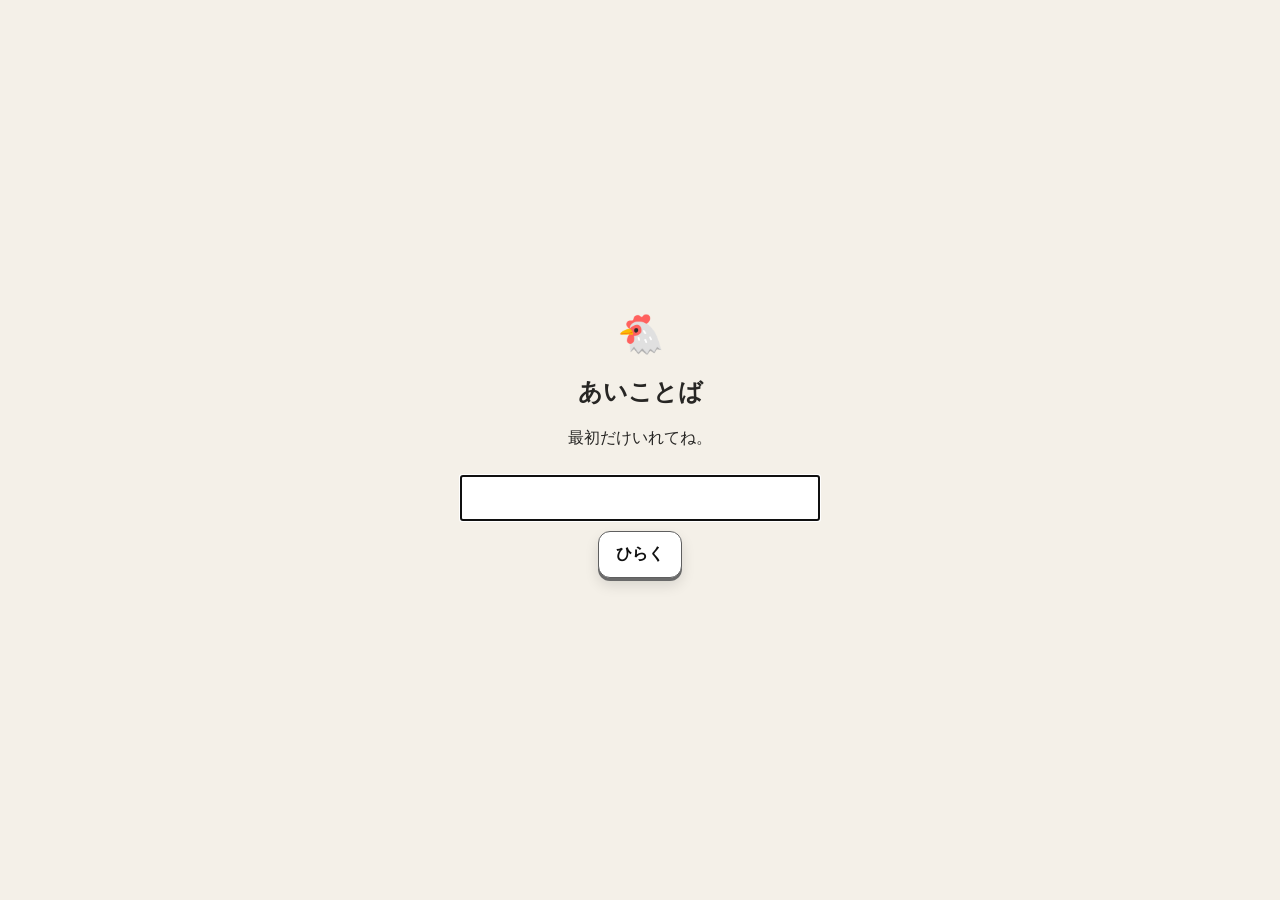
==== index.html @ 6046fbfa "Add files via upload" ====
<!doctype html>
<html lang="ja">
<head>
  <meta charset="utf-8">
  <meta name="viewport" content="width=device-width, initial-scale=1, maximum-scale=1, user-scalable=no, viewport-fit=cover">
  <meta name="robots" content="noindex,nofollow,noarchive">
  <meta name="theme-color" content="#f4f0e8">
  <title>もっち側にきいてみる</title>
  <link rel="stylesheet" href="./styles.css?v=20260923-2345">
  <link rel="stylesheet" href="./login-fix.css?v=20260926-0140">
</head>
<body>
  <main class="shell">
    <div id="utilityBar" class="utility-bar" hidden>
      <span class="app-version">ver 1.0.7.2.1 <span class="version-sep">·</span> updated 2026.09.26</span>
      <button id="lockButton" class="lock-link" type="button">鍵をかける</button>
    </div>

    <section class="card">
      <header class="app-header">
        <div class="eyebrow">MOTCHI’s AI</div>
        <h1>もっちのAIと話してみる</h1>
        <p class="lead">
          洋輔さん側で共有されている情報をもとに答えます。<br>
          本人の発言とAIの見立ては、なるべく分けて扱います。
        </p>
      </header>

      <div id="chat" class="chat" aria-live="polite">
        <div class="message ai">
          <div class="bubble">美砂さん、なんでも聞いてください。</div>
        </div>
      </div>

      <form id="askForm" class="composer">
        <textarea
          id="question"
          rows="3"
          maxlength="2000"
          placeholder="たとえば『洋輔さんって◯◯の時なんて言ってた？』"
        ></textarea>
        <div class="composer-foot">
          <span id="remaining" class="remaining">1日20回まで</span>
          <button id="sendButton" type="submit">送信する</button>
        </div>
      </form>
    </section>
  </main>

  <div id="login" class="login" hidden>
    <div class="login-box">
      <div class="bird">🐔</div>
      <h2>あいことば</h2>
      <p>最初だけいれてね。</p>
      <input
        id="passphrase"
        type="password"
        autocomplete="current-password"
        enterkeyhint="go"
      >
      <button id="loginButton" type="button">ひらく</button>
      <div id="loginError" class="error"></div>
    </div>
  </div>

  <script src="./config.js?v=20260923-2345"></script>
  <script src="./app.js?v=20260926-0120"></script>
</body>
</html>
---- styles.css ----
body{margin:0;min-height:100svh;padding:22px;background:#f4f0e8;color:#272624;font-family:-apple-system,BlinkMacSystemFont,"Hiragino Sans","Yu Gothic",sans-serif}.shell{width:min(100%,520px);margin:auto}.card{background:#fffdf8;border:1px solid #e6dfd4;border-radius:28px;padding:28px 22px;box-shadow:0 18px 50px rgba(45,39,31,.08)}.eyebrow{font-size:11px;letter-spacing:.14em;color:#8a847c}.lead,.notice{color:#8a847c;font-size:13px;line-height:1.8}.chat{margin:28px 0 18px;min-height:250px;max-height:52svh;overflow:auto;display:flex;flex-direction:column;gap:10px}.message{display:flex}.message.user{justify-content:flex-end}.bubble{max-width:86%;padding:12px 14px;border-radius:17px;background:#292826;color:#fffdf8;white-space:pre-wrap;line-height:1.7}.message.user .bubble{background:#e9e2d7;color:#272624}.composer{border-top:1px solid #e6dfd4;padding-top:16px}textarea{width:100%;box-sizing:border-box;padding:13px;border:1px solid #e6dfd4;border-radius:15px}.composer-foot{display:flex;justify-content:space-between;align-items:center;margin-top:10px}button{border:0;border-radius:14px;padding:12px 17px;background:#272624;color:#fff;transition:opacity .15s ease,transform .15s ease}button:not(:disabled):active{transform:scale(.98)}button:disabled{opacity:.55;cursor:wait}.login{position:fixed;inset:0;display:grid;place-items:center;background:rgba(244,240,232,.97)}.login[hidden]{display:none}.login-box{width:min(90%,360px);text-align:center}.login-box input[type=password]{width:100%;box-sizing:border-box;padding:12px;margin:10px 0}.bird{font-size:38px}.error{margin-top:10px;font-size:13px;color:#8a3b31;line-height:1.6}
#loginButton,#sendButton{font-size:20px}
body > main.shell ~ main.shell{display:none!important}
main.shell > .card ~ .card{display:none!important}
html{-webkit-text-size-adjust:100%;text-size-adjust:100%;overscroll-behavior-y:none}
body{box-sizing:border-box;min-height:100dvh;padding-bottom:calc(170px + env(safe-area-inset-bottom));overflow-x:hidden}
*,*::before,*::after{box-sizing:border-box}
.app-header{position:static!important;top:auto!important;z-index:auto!important}
.chat{max-height:none!important;min-height:250px;overflow:visible!important;overscroll-behavior:auto;padding-bottom:18px}
textarea,.login-box input[type=password]{font-size:16px!important}
.composer{position:fixed;z-index:30;left:50%;bottom:0;transform:translateX(-50%);width:min(calc(100% - 44px),520px);margin:0;padding:16px 22px calc(16px + env(safe-area-inset-bottom));background:#fffdf8;border:1px solid #e6dfd4;border-bottom:0;border-radius:22px 22px 0 0;box-shadow:0 -14px 35px rgba(45,39,31,.08)}
.composer textarea{display:block;resize:none}
.card{padding-bottom:34px}
@media (max-width:560px){body{padding:12px 12px calc(170px + env(safe-area-inset-bottom))}.shell{width:100%}.card{border-radius:24px;padding:24px 18px 34px}.composer{width:100%;padding:14px 18px calc(14px + env(safe-area-inset-bottom));border-left:0;border-right:0;border-radius:18px 18px 0 0}}
---- login-fix.css ----
/* Production login overlay + lock link */
.login{
  z-index:1000 !important;
  background:#f4f0e8 !important;
}

.login-box{
  position:relative;
  z-index:1;
}

body:has(.login:not([hidden])){
  overflow:hidden;
}

.utility-bar{
  display:flex;
  justify-content:space-between;
  align-items:center;
  gap:16px;
  margin:0 4px 10px;
}

.app-version{
  color:#8a847c;
  font-size:11px;
  line-height:1.4;
  letter-spacing:.02em;
}

.utility-bar[hidden]{
  display:none !important;
}

.lock-link{
  appearance:none;
  -webkit-appearance:none;
  border:0;
  border-radius:0;
  padding:0;
  background:transparent;
  color:#5f5b55;
  font:inherit;
  font-size:12px;
  line-height:1.4;
  text-decoration:underline;
  text-underline-offset:3px;
  cursor:pointer;
}

.lock-link:hover{
  color:#272624;
}

.lock-link:focus-visible{
  outline:2px solid #272624;
  outline-offset:4px;
}

@media (max-width:560px){
  .utility-bar{
    margin:0 6px 8px;
  }
}

.version-sep{
  margin:0 .35em;
  opacity:.55;
}


/* v1.0.1: message avatars / timestamps / tactile buttons */

/* Keep form controls at 16px to prevent iOS Safari focus zoom. */
textarea,
.login-box input[type=password],
#loginButton,
#sendButton{
  font-size:16px !important;
}

/* Primary action buttons: light, outlined, tactile. */
#loginButton,
#sendButton{
  appearance:none;
  -webkit-appearance:none;
  background:#fff !important;
  color:#111 !important;
  border:1.5px solid #5f5f5f !important;
  border-radius:12px;
  box-shadow:
    0 3px 0 #6a6a6a,
    0 7px 14px rgba(0,0,0,.12);
  font-weight:600;
  cursor:pointer;
  transform:translateY(0);
  transition:
    transform .12s ease,
    box-shadow .12s ease,
    background .12s ease;
}

#loginButton:hover,
#sendButton:hover{
  background:#fafafa !important;
  transform:translateY(2px);
  box-shadow:
    0 1px 0 #6a6a6a,
    0 4px 8px rgba(0,0,0,.10);
}

#loginButton:active,
#sendButton:active{
  transform:translateY(3px);
  box-shadow:
    0 0 0 #6a6a6a,
    0 2px 5px rgba(0,0,0,.08);
}

#loginButton:focus-visible,
#sendButton:focus-visible{
  outline:2px solid #272624;
  outline-offset:3px;
}

#loginButton:disabled,
#sendButton:disabled{
  opacity:.55;
  cursor:wait;
  transform:none;
  box-shadow:
    0 2px 0 #8a8a8a,
    0 4px 8px rgba(0,0,0,.08);
}

/* Message layout with small circular identity icons. */
.message{
  align-items:flex-start;
  gap:8px;
}

.message.user{
  justify-content:flex-end;
}

.message-body{
  display:flex;
  flex-direction:column;
  max-width:calc(86% - 41px);
}

.message.user .message-body{
  align-items:flex-end;
}

.message.ai .message-body{
  align-items:flex-start;
}

.message-avatar{
  width:33px;
  height:33px;
  flex:0 0 33px;
  border-radius:50%;
  object-fit:cover;
  display:block;
  border:1px solid rgba(39,38,36,.16);
  background:#fff;
}

.message-meta{
  margin-top:4px;
  font-size:10px;
  line-height:1.3;
  color:#777;
  white-space:nowrap;
}

.message.ai .message-meta{
  text-align:left;
  align-self:flex-start;
}

.message.user .message-meta{
  text-align:right;
  align-self:flex-end;
}

/* Let the bubble use the message-body width instead of double-limiting it. */
.message .bubble{
  max-width:100%;
}

@media (hover:none){
  #loginButton:hover,
  #sendButton:hover{
    transform:translateY(0);
    box-shadow:
      0 3px 0 #6a6a6a,
      0 7px 14px rgba(0,0,0,.12);
  }

  #loginButton:active,
  #sendButton:active{
    transform:translateY(3px);
    box-shadow:
      0 0 0 #6a6a6a,
      0 2px 5px rgba(0,0,0,.08);
  }
}


.message.ai .message-avatar{
  width:28px;
  height:28px;
  flex:0 0 28px;
}


/* Animated ellipsis for thinking / receiving states. */
.loading-dots{
  display:inline-flex;
  width:1.05em;
  margin-left:.08em;
  justify-content:space-between;
  vertical-align:baseline;
}

.loading-dots > span{
  display:inline-block;
  animation:motchi-dot 1.05s infinite ease-in-out;
  opacity:.28;
  transform:translateY(0);
}

.loading-dots > span:nth-child(2){animation-delay:.14s}
.loading-dots > span:nth-child(3){animation-delay:.28s}

@keyframes motchi-dot{
  0%,60%,100%{
    opacity:.28;
    transform:translateY(0);
  }
  30%{
    opacity:1;
    transform:translateY(-.12em);
  }
}

@media (prefers-reduced-motion:reduce){
  .loading-dots > span{
    animation:none;
    opacity:.75;
    transform:none;
  }
}


/* v17.1: message long-press copy */
.bubble{
  -webkit-touch-callout:none;
}
.copy-toast{
  position:fixed;
  left:50%;
  bottom:max(24px, calc(env(safe-area-inset-bottom) + 18px));
  transform:translate(-50%,10px);
  z-index:2000;
  padding:9px 13px;
  border-radius:999px;
  background:rgba(36,36,34,.92);
  color:#fff;
  font-size:13px;
  line-height:1.2;
  opacity:0;
  pointer-events:none;
  transition:opacity .16s ease, transform .16s ease;
  white-space:nowrap;
}
.copy-toast.show{
  opacity:1;
  transform:translate(-50%,0);
}
@media (prefers-reduced-motion:reduce){
  .copy-toast{transition:none}
}


/* v17.1.1: long-press copy feedback */
.bubble.copy-armed{
  transform:scale(.995);
  opacity:.94;
}


/* v17.2.1: wider message bubbles for mobile readability */
.message{
  width:100%;
}

.message-body{
  flex:1 1 0;
  min-width:0;
  width:auto;
  max-width:none;
}

.message .bubble{
  width:100%;
  max-width:none;
  box-sizing:border-box;
  font-size:15px;
  line-height:1.7;
}

/* Keep timestamps aligned with the full-width bubble. */
.message.ai .message-meta{
  align-self:flex-start;
}

.message.user .message-meta{
  align-self:flex-end;
}
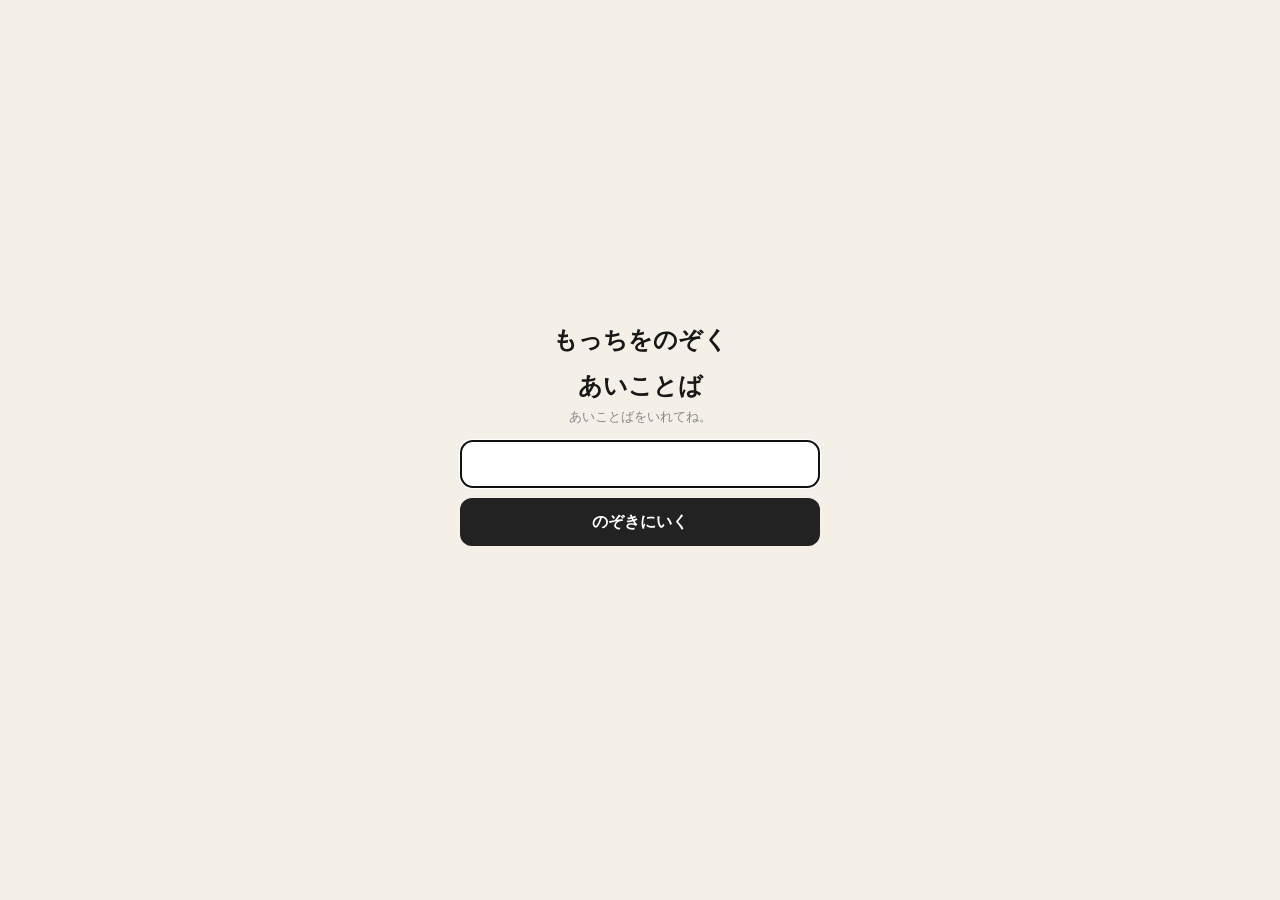
==== commit 83c366bb: "Add files via upload" ====
--- a/index.html
+++ b/index.html
@@ -4,66 +4,148 @@
   <meta charset="utf-8">
   <meta name="viewport" content="width=device-width, initial-scale=1, maximum-scale=1, user-scalable=no, viewport-fit=cover">
   <meta name="robots" content="noindex,nofollow,noarchive">
-  <meta name="theme-color" content="#f4f0e8">
-  <title>もっち側にきいてみる</title>
-  <link rel="stylesheet" href="./styles.css?v=20260923-2345">
-  <link rel="stylesheet" href="./login-fix.css?v=20260926-0140">
+  <meta name="theme-color" content="#fbfaf7">
+  <title>もっちをのぞく</title>
+  <link rel="stylesheet" href="./styles.css?v=20260927-0616">
 </head>
 <body>
-  <main class="shell">
-    <div id="utilityBar" class="utility-bar" hidden>
-      <span class="app-version">ver 1.0.7.2.1 <span class="version-sep">·</span> updated 2026.09.26</span>
-      <button id="lockButton" class="lock-link" type="button">鍵をかける</button>
-    </div>
+  <main id="app" class="app-shell" hidden>
+    <header id="v2Header" class="v2-header">
+      <div class="header-row">
+        <button id="titleButton" class="site-title" type="button" aria-label="現在の会話へ戻る">もっちをのぞく</button>
+        <div class="search-field" role="search" aria-label="会話を検索">
+          <svg viewBox="0 0 24 24" aria-hidden="true"><path d="m21 21-4.3-4.3m2.3-5.2a7.5 7.5 0 1 1-15 0 7.5 7.5 0 0 1 15 0Z"/></svg>
+          <input id="searchInput" type="text" inputmode="search" enterkeyhint="done" autocomplete="off" autocorrect="off" autocapitalize="off" spellcheck="false" placeholder="検索">
+        </div>
+        <button id="archiveButton" class="icon-button" type="button" aria-label="アーカイブ">
+          <svg viewBox="0 0 24 24" aria-hidden="true"><path d="M3.5 6h6l2 2h9v10h-17z"/></svg>
+        </button>
+        <button id="adminButton" class="admin-button" type="button" hidden aria-hidden="true">ADMIN</button>
+      </div>
+      <div class="header-meta">ver 2.1.17 · updated 2026/09/27</div>
+    </header>
 
-    <section class="card">
-      <header class="app-header">
-        <div class="eyebrow">MOTCHI’s AI</div>
-        <h1>もっちのAIと話してみる</h1>
-        <p class="lead">
-          洋輔さん側で共有されている情報をもとに答えます。<br>
-          本人の発言とAIの見立ては、なるべく分けて扱います。
-        </p>
-      </header>
+    <section id="chatView" class="view chat-view">
+      <div id="chat" class="chat" aria-live="polite"></div>
+      <button id="jumpLatestButton" class="jump-latest" type="button" aria-label="最新のメッセージへ" title="最新のメッセージへ" hidden>
+        <svg viewBox="0 0 24 24" aria-hidden="true"><path d="m6.5 9 5.5 5.5L17.5 9"/></svg>
+      </button>
+      <form id="askForm" class="composer">
+        <textarea id="question" rows="1" maxlength="2000" placeholder="のぞきたいことを書いてください" enterkeyhint="send"></textarea>
+        <button id="sendButton" class="send-button" type="submit" aria-label="送信">
+          <svg viewBox="0 0 24 24" aria-hidden="true"><path d="m4 12 16-8-5 16-3-6-8-2Zm8 2 8-10"/></svg>
+        </button>
+      </form>
+    </section>
 
-      <div id="chat" class="chat" aria-live="polite">
-        <div class="message ai">
-          <div class="bubble">美砂さん、なんでも聞いてください。</div>
-        </div>
+    <section id="searchView" class="view search-view" hidden>
+      <div id="searchSummary" class="view-intro">現在の会話と、過去の思い出を横断して検索します。</div>
+      <div id="searchResults" class="search-results"></div>
+    </section>
+
+    <section id="archiveListView" class="view archive-list-view" hidden>
+      <div class="view-heading">
+        <h1>アーカイブ</h1>
+        <p>いままでのぞき見した記録</p>
       </div>
+      <div id="archiveCards" class="archive-cards"></div>
+      <div class="archive-list-return-wrap">
+        <button id="returnCurrentFromListButton" class="return-current" type="button">最新版に戻る</button>
+      </div>
+    </section>
 
-      <form id="askForm" class="composer">
-        <textarea
-          id="question"
-          rows="3"
-          maxlength="2000"
-          placeholder="たとえば『洋輔さんって◯◯の時なんて言ってた？』"
-        ></textarea>
-        <div class="composer-foot">
-          <span id="remaining" class="remaining">1日20回まで</span>
-          <button id="sendButton" type="submit">送信する</button>
-        </div>
-      </form>
+    <section id="archiveView" class="archive-view" hidden>
+      <div class="legacy-page">
+        <section class="legacy-card">
+          <header class="legacy-header">
+            <div class="legacy-eyebrow">MOTCHI’s AI</div>
+            <h1>もっちのAIと話してみる</h1>
+            <p>洋輔さん側で共有されている情報をもとに答えます。<br>本人の発言とAIの見立ては、なるべく分けて扱います。</p>
+          </header>
+          <div id="archiveChat" class="legacy-chat"></div>
+        </section>
+      </div>
+      <div class="archive-return-wrap">
+        <button id="returnCurrentButton" class="return-current" type="button">最新版に戻る</button>
+      </div>
     </section>
   </main>
 
+  <div id="adminBackdrop" class="sheet-backdrop" hidden>
+    <section class="bottom-sheet" role="dialog" aria-modal="true" aria-labelledby="adminTitle">
+      <div class="sheet-handle"></div>
+      <div class="sheet-head">
+        <h2 id="adminTitle">Adminパネル</h2>
+        <button id="adminClose" class="sheet-close" type="button" aria-label="閉じる">×</button>
+      </div>
+      <div class="admin-group">
+        <div class="admin-label">テストモデル</div>
+        <div class="segmented" role="group" aria-label="テストモデル">
+          <button id="modelLuna" type="button" data-model="luna">Luna</button>
+          <button id="modelTerra" type="button" data-model="terra">Terra</button>
+        </div>
+      </div>
+      <div class="admin-row"><span>最終同期</span><strong id="lastSync">—</strong></div>
+      <div class="admin-group usage-group">
+        <div class="admin-row"><span>本番の残り回数</span><strong><span id="productionRemaining">—</span> 回</strong></div>
+        <div class="counter-row">
+          <button id="remainingMinus" type="button" aria-label="1減らす">−</button>
+          <input id="remainingInput" type="number" min="0" max="20" step="1" inputmode="numeric">
+          <button id="remainingPlus" type="button" aria-label="1増やす">＋</button>
+          <button id="remainingSave" class="primary-small" type="button">保存</button>
+        </div>
+      </div>
+      <div class="admin-actions">
+        <button id="clearButton" type="button">テスト会話をクリア</button>
+        <button id="lockButton" type="button">鍵をかける</button>
+      </div>
+    </section>
+  </div>
+
+  <div id="messageMenuBackdrop" class="sheet-backdrop context-backdrop" hidden>
+    <section class="context-sheet" role="dialog" aria-modal="true" aria-label="メッセージ操作">
+      <button id="copyAction" type="button"><span>コピー</span></button>
+      <button id="shareAction" type="button"><span>スクショ</span></button>
+      <button id="detailAction" type="button" hidden><span>返答詳細</span></button>
+      <button id="menuCancel" class="cancel-action" type="button"><span>キャンセル</span></button>
+    </section>
+  </div>
+
+  <div id="detailBackdrop" class="sheet-backdrop" hidden>
+    <section class="bottom-sheet detail-sheet" role="dialog" aria-modal="true" aria-labelledby="detailTitle">
+      <div class="sheet-handle"></div>
+      <div class="sheet-head">
+        <h2 id="detailTitle">この返答の詳細</h2>
+        <button id="detailClose" class="sheet-close" type="button" aria-label="閉じる">×</button>
+      </div>
+      <dl id="detailMeta" class="detail-meta"></dl>
+      <button id="detailAnswerCopyButton" class="admin-button" type="button">回答本文をコピー</button>
+      <button id="detailCopyButton" class="admin-button" type="button">返答詳細をコピー</button>
+      <div class="detail-block">
+        <h3>検索・取得情報</h3>
+        <pre id="detailDiagnostic">現行APIから詳細情報が返った場合、ここに表示します。</pre>
+      </div>
+      <div class="detail-block">
+        <h3>リクエスト</h3>
+        <pre id="detailRequest"></pre>
+      </div>
+    </section>
+  </div>
+
   <div id="login" class="login" hidden>
     <div class="login-box">
-      <div class="bird">🐔</div>
+      <div class="login-mark">もっちをのぞく</div>
       <h2>あいことば</h2>
-      <p>最初だけいれてね。</p>
-      <input
-        id="passphrase"
-        type="password"
-        autocomplete="current-password"
-        enterkeyhint="go"
-      >
-      <button id="loginButton" type="button">ひらく</button>
+      <p>あいことばをいれてね。</p>
+      <input id="passphrase" type="password" autocomplete="current-password" enterkeyhint="go">
+      <button id="loginButton" type="button">のぞきにいく</button>
       <div id="loginError" class="error"></div>
     </div>
   </div>
 
+  <div id="toast" class="toast" role="status" aria-live="polite"></div>
+
   <script src="./config.js?v=20260923-2345"></script>
-  <script src="./app.js?v=20260926-0120"></script>
+  <script src="./app.js?v=20260927-0616"></script>
 </body>
 </html>
--- a/styles.css
+++ b/styles.css
@@ -1,14 +1,158 @@
-body{margin:0;min-height:100svh;padding:22px;background:#f4f0e8;color:#272624;font-family:-apple-system,BlinkMacSystemFont,"Hiragino Sans","Yu Gothic",sans-serif}.shell{width:min(100%,520px);margin:auto}.card{background:#fffdf8;border:1px solid #e6dfd4;border-radius:28px;padding:28px 22px;box-shadow:0 18px 50px rgba(45,39,31,.08)}.eyebrow{font-size:11px;letter-spacing:.14em;color:#8a847c}.lead,.notice{color:#8a847c;font-size:13px;line-height:1.8}.chat{margin:28px 0 18px;min-height:250px;max-height:52svh;overflow:auto;display:flex;flex-direction:column;gap:10px}.message{display:flex}.message.user{justify-content:flex-end}.bubble{max-width:86%;padding:12px 14px;border-radius:17px;background:#292826;color:#fffdf8;white-space:pre-wrap;line-height:1.7}.message.user .bubble{background:#e9e2d7;color:#272624}.composer{border-top:1px solid #e6dfd4;padding-top:16px}textarea{width:100%;box-sizing:border-box;padding:13px;border:1px solid #e6dfd4;border-radius:15px}.composer-foot{display:flex;justify-content:space-between;align-items:center;margin-top:10px}button{border:0;border-radius:14px;padding:12px 17px;background:#272624;color:#fff;transition:opacity .15s ease,transform .15s ease}button:not(:disabled):active{transform:scale(.98)}button:disabled{opacity:.55;cursor:wait}.login{position:fixed;inset:0;display:grid;place-items:center;background:rgba(244,240,232,.97)}.login[hidden]{display:none}.login-box{width:min(90%,360px);text-align:center}.login-box input[type=password]{width:100%;box-sizing:border-box;padding:12px;margin:10px 0}.bird{font-size:38px}.error{margin-top:10px;font-size:13px;color:#8a3b31;line-height:1.6}
-#loginButton,#sendButton{font-size:20px}
-body > main.shell ~ main.shell{display:none!important}
-main.shell > .card ~ .card{display:none!important}
-html{-webkit-text-size-adjust:100%;text-size-adjust:100%;overscroll-behavior-y:none}
-body{box-sizing:border-box;min-height:100dvh;padding-bottom:calc(170px + env(safe-area-inset-bottom));overflow-x:hidden}
-*,*::before,*::after{box-sizing:border-box}
-.app-header{position:static!important;top:auto!important;z-index:auto!important}
-.chat{max-height:none!important;min-height:250px;overflow:visible!important;overscroll-behavior:auto;padding-bottom:18px}
-textarea,.login-box input[type=password]{font-size:16px!important}
-.composer{position:fixed;z-index:30;left:50%;bottom:0;transform:translateX(-50%);width:min(calc(100% - 44px),520px);margin:0;padding:16px 22px calc(16px + env(safe-area-inset-bottom));background:#fffdf8;border:1px solid #e6dfd4;border-bottom:0;border-radius:22px 22px 0 0;box-shadow:0 -14px 35px rgba(45,39,31,.08)}
-.composer textarea{display:block;resize:none}
-.card{padding-bottom:34px}
-@media (max-width:560px){body{padding:12px 12px calc(170px + env(safe-area-inset-bottom))}.shell{width:100%}.card{border-radius:24px;padding:24px 18px 34px}.composer{width:100%;padding:14px 18px calc(14px + env(safe-area-inset-bottom));border-left:0;border-right:0;border-radius:18px 18px 0 0}}
+:root{
+  --bg:#fbfaf7;
+  --paper:#fff;
+  --text:#181818;
+  --muted:#8a8a86;
+  --line:#ece9e3;
+  --user:#dff0ff;
+  --ai:#fff;
+  --archive:#effcf7;
+  --accent:#0a84ff;
+  --dark:#202124;
+  --safe-bottom:env(safe-area-inset-bottom,0px);
+}
+*{box-sizing:border-box}
+html{-webkit-text-size-adjust:100%;text-size-adjust:100%;background:var(--bg)}
+body{margin:0;background:var(--bg);color:var(--text);font-family:-apple-system,BlinkMacSystemFont,"Hiragino Sans","Yu Gothic",sans-serif;min-height:100dvh;overflow-x:hidden}
+button,input,textarea{font:inherit}
+button{cursor:pointer}
+[hidden]{display:none!important}
+.app-shell{width:min(100%,540px);margin:0 auto;min-height:100dvh;background:var(--paper)}
+.v2-header{position:sticky;top:0;z-index:30;background:rgba(255,255,255,.96);backdrop-filter:saturate(160%) blur(14px);border-bottom:1px solid var(--line);padding:max(10px,env(safe-area-inset-top)) 12px 10px}
+.header-row{display:grid;grid-template-columns:auto minmax(88px,1fr) 38px auto;align-items:center;gap:8px}
+.site-title{appearance:none;border:0;background:none;padding:0;color:var(--text);font-weight:800;font-size:16px;white-space:nowrap}
+.search-field{height:38px;border:1px solid #e4e4e1;border-radius:19px;background:#f7f7f5;display:flex;align-items:center;gap:7px;padding:0 11px;min-width:0}
+.search-field svg{width:16px;height:16px;fill:none;stroke:#777;stroke-width:1.8;flex:0 0 auto}
+.search-field input{width:100%;min-width:0;border:0;outline:0;background:transparent;font-size:16px;color:var(--text);padding:0}
+.search-field input::placeholder{color:#aaa}
+.icon-button,.admin-button{height:36px;border:1px solid #dcdcd8;background:#fff;color:#222;border-radius:10px;display:grid;place-items:center;padding:0}
+.icon-button{width:38px}
+.icon-button svg{width:20px;height:20px;fill:none;stroke:currentColor;stroke-width:1.8}
+.admin-button{padding:0 9px;font-size:11px;font-weight:700;letter-spacing:.02em}
+.view{min-height:calc(100dvh - 60px)}
+.chat-view{padding:18px 14px calc(92px + var(--safe-bottom))}
+.chat{display:flex;flex-direction:column;gap:14px}
+.message{display:flex;width:100%;gap:8px;align-items:flex-start;scroll-margin-top:82px}
+.message.user{justify-content:flex-end}
+.message-avatar{width:24px;height:24px;border-radius:50%;object-fit:cover;flex:0 0 24px;background:#fff;border:1px solid rgba(0,0,0,.08)}
+.message-body{min-width:0;display:flex;flex-direction:column;flex:1 1 0;max-width:calc(100% - 32px)}
+.message.user .message-body{align-items:flex-end;width:auto;max-width:calc(100% - 32px);margin-left:auto;flex:0 1 auto}
+.message.ai .message-body{align-items:flex-start;max-width:calc(100% - 32px)}
+.bubble{font-size:15px;line-height:1.72;white-space:pre-wrap;word-break:break-word;-webkit-touch-callout:none;-webkit-user-select:none;user-select:none}
+.message.user .bubble{background:var(--user);border-radius:16px 16px 5px 16px;padding:10px 12px;width:auto;max-width:100%}
+.message.ai .bubble{background:var(--ai);border:1px solid var(--line);border-radius:16px 16px 16px 5px;padding:12px 13px;width:100%}
+.message-meta,.header-meta{font-size:10px;color:#9b9b97;line-height:1.2}
+.message-meta{margin-top:4px}
+.header-meta{text-align:right;margin-top:5px;white-space:nowrap}
+.composer{position:fixed;z-index:28;left:50%;bottom:0;transform:translateX(-50%);width:min(100%,540px);display:flex;align-items:flex-end;gap:8px;padding:10px 12px calc(10px + var(--safe-bottom));background:rgba(255,255,255,.97);backdrop-filter:blur(14px);border-top:1px solid var(--line)}
+.composer textarea{flex:1;resize:none;max-height:120px;min-height:42px;border:1px solid #e4e4e1;border-radius:21px;padding:10px 14px;background:#fafaf8;color:var(--text);font-size:16px;line-height:1.35;outline:none;overflow:auto}
+.send-button{width:42px;height:42px;border:0;border-radius:50%;background:#1f2022;color:white;display:grid;place-items:center;flex:0 0 42px}
+.send-button svg{width:20px;height:20px;fill:none;stroke:currentColor;stroke-width:1.8;stroke-linecap:round;stroke-linejoin:round}
+.send-button:disabled{opacity:.38}
+.search-view,.archive-list-view{padding:18px 14px 36px}
+.view-intro,.view-heading p{font-size:13px;line-height:1.65;color:#888;margin:0 2px 14px}
+.view-heading h1{font-size:22px;margin:0 0 8px}
+.search-results{display:flex;flex-direction:column;border-top:1px solid var(--line)}
+.search-result{appearance:none;border:0;border-bottom:1px solid var(--line);background:#fff;text-align:left;padding:13px 6px;display:grid;gap:5px;color:var(--text)}
+.search-result-top{display:flex;align-items:center;gap:7px;font-size:11px;color:#91918d}
+.version-pill{display:inline-flex;align-items:center;height:20px;padding:0 7px;border-radius:10px;background:#e8f3ff;color:#1568b0;font-weight:700}
+.search-result-excerpt{font-size:15px;line-height:1.55;word-break:break-word}
+.empty-state{padding:42px 14px;text-align:center;color:#999;font-size:14px}
+.archive-cards{display:flex;flex-direction:column;gap:12px}
+.archive-card{appearance:none;width:100%;border:1px solid var(--line);background:#fff;border-radius:18px;padding:14px;text-align:left;color:var(--text);display:grid;grid-template-columns:1fr 82px;gap:12px;align-items:center}
+.archive-card h2{font-size:20px;margin:0 0 4px}
+.archive-card .period{font-size:12px;color:#92928e;margin-bottom:8px}
+.archive-card p{font-size:13px;line-height:1.6;color:#777;margin:0}
+.archive-thumb{height:132px;border:1px solid #ddd;border-radius:14px;background:#f4f0e8;padding:8px;display:flex;flex-direction:column;gap:6px;overflow:hidden}
+.archive-thumb .mini-head{height:9px;width:48px;background:#2b2a28;border-radius:4px}
+.archive-thumb .mini-line{height:6px;border-radius:3px;background:#d9d4cc}
+.archive-thumb .mini-bubble{height:24px;border-radius:7px;background:#e9e2d7;margin-top:4px}
+.archive-view{background:#f4f0e8;min-height:100dvh;padding:16px 12px calc(82px + var(--safe-bottom))}
+.archive-list-return-wrap{position:fixed;left:50%;bottom:0;transform:translateX(-50%);width:min(100%,540px);padding:10px 14px calc(10px + var(--safe-bottom));background:linear-gradient(to top,#fbfaf7 72%,rgba(251,250,247,0));z-index:20}
+
+.legacy-page{width:min(100%,520px);margin:auto}
+.legacy-card{background:#fffdf8;border:1px solid #e6dfd4;border-radius:24px;padding:24px 18px 34px;box-shadow:0 18px 50px rgba(45,39,31,.06)}
+.legacy-header .legacy-eyebrow{font-size:11px;letter-spacing:.14em;color:#8a847c}
+.legacy-header h1{font-size:24px;margin:8px 0 10px}
+.legacy-header p{font-size:13px;line-height:1.8;color:#8a847c;margin:0}
+.legacy-chat{margin-top:24px;display:flex;flex-direction:column;gap:10px}
+.legacy-message{display:flex;gap:8px;align-items:flex-start;scroll-margin-top:20px}
+.legacy-message.user{justify-content:flex-end}
+.legacy-avatar{width:24px;height:24px;object-fit:cover;border-radius:50%;border:1px solid rgba(39,38,36,.16);background:#fff;flex:0 0 24px}
+.legacy-body{max-width:calc(100% - 32px)}
+.legacy-message.user .legacy-body{display:flex;flex-direction:column;align-items:flex-end}
+.legacy-bubble{padding:12px 14px;border-radius:17px;background:#292826;color:#fffdf8;font-size:15px;line-height:1.7;white-space:pre-wrap}
+.legacy-message.user .legacy-bubble{background:#e9e2d7;color:#272624}
+.legacy-meta{font-size:10px;color:#777;margin-top:4px}
+.archive-return-wrap{position:fixed;left:50%;bottom:0;transform:translateX(-50%);width:min(100%,540px);padding:10px 14px calc(10px + var(--safe-bottom));background:linear-gradient(to top,#f4f0e8 72%,rgba(244,240,232,0));z-index:20}
+.return-current{width:100%;height:46px;border:0;border-radius:23px;background:#222629;color:#fff;font-weight:700}
+.sheet-backdrop{position:fixed;inset:0;z-index:100;background:rgba(0,0,0,.34);display:flex;align-items:flex-end;justify-content:center}
+.bottom-sheet{width:min(100%,540px);max-height:82dvh;overflow:auto;background:#fff;border-radius:22px 22px 0 0;padding:8px 18px calc(20px + var(--safe-bottom));box-shadow:0 -12px 40px rgba(0,0,0,.15)}
+.sheet-handle{width:42px;height:5px;border-radius:3px;background:#d5d5d1;margin:2px auto 12px}
+.sheet-head{display:flex;align-items:center;justify-content:space-between;gap:12px;border-bottom:1px solid var(--line);padding-bottom:12px}
+.sheet-head h2{font-size:20px;margin:0}
+.sheet-close{width:32px;height:32px;border:0;border-radius:50%;background:#f1f1ef;color:#333;font-size:22px;line-height:1}
+.admin-group{padding:16px 0;border-bottom:1px solid var(--line)}
+.admin-label{font-size:12px;color:#888;margin-bottom:9px}
+.segmented{display:grid;grid-template-columns:1fr 1fr;background:#f1f1ef;border-radius:11px;padding:3px;gap:3px}
+.segmented button{height:38px;border:0;border-radius:9px;background:transparent;color:#555}
+.segmented button.active{background:#25272a;color:#fff;font-weight:700}
+.admin-row{display:flex;justify-content:space-between;align-items:center;gap:18px;padding:15px 0;border-bottom:1px solid var(--line);font-size:14px}
+.usage-group .admin-row{border:0;padding:0 0 12px}
+.counter-row{display:grid;grid-template-columns:44px 1fr 44px auto;gap:8px;align-items:center}
+.counter-row button,.counter-row input{height:42px;border:1px solid #deded9;border-radius:10px;background:#fff;text-align:center;font-size:16px}
+.counter-row input{width:100%;padding:0 8px}
+.counter-row .primary-small{background:var(--accent);color:#fff;border-color:var(--accent);padding:0 15px;font-weight:700}
+.admin-actions{display:grid;gap:8px;padding-top:16px}
+.admin-actions button{height:44px;border:1px solid #e1e1dc;background:#fff;border-radius:12px;color:#333}
+.context-backdrop{align-items:flex-end}
+.context-sheet{width:min(calc(100% - 20px),520px);padding:0 0 calc(8px + var(--safe-bottom));display:grid;gap:8px}
+.context-sheet button{height:52px;border:0;background:#fff;color:#222;font-size:16px}
+.context-sheet button:first-child{border-radius:16px 16px 0 0}
+.context-sheet button:not(:first-child):not(.cancel-action){border-top:1px solid var(--line)}
+.context-sheet .cancel-action{border-radius:14px;margin-top:2px;font-weight:700}
+.detail-sheet pre{white-space:pre-wrap;word-break:break-word;background:#f7f7f5;border-radius:12px;padding:12px;font-size:12px;line-height:1.55;color:#555;max-height:220px;overflow:auto}
+.detail-meta{display:grid;grid-template-columns:auto 1fr;gap:8px 14px;margin:16px 0;font-size:13px}
+.detail-meta dt{color:#888}.detail-meta dd{margin:0;word-break:break-all}
+.detail-block{border-top:1px solid var(--line);padding-top:14px;margin-top:14px}.detail-block h3{font-size:14px;margin:0 0 8px}
+.login{position:fixed;inset:0;z-index:500;display:grid;place-items:center;background:#f4f0e8;padding:24px}
+.login-box{width:min(100%,360px);text-align:center}
+.login-mark{width:auto;height:auto;margin:0 auto 14px;border:0;border-radius:0;display:block;font-weight:800;font-size:24px;line-height:1.35;background:transparent}
+.login-box h2{margin:0 0 6px}.login-box p{margin:0 0 14px;color:#888;font-size:13px}
+.login-box input{width:100%;height:48px;border:1px solid #d9d6d0;border-radius:12px;background:#fff;font-size:16px;padding:0 12px;margin-bottom:10px}
+.login-box button{width:100%;height:48px;border:0;border-radius:12px;background:#222;color:#fff;font-weight:700;font-size:16px}
+.error{min-height:20px;margin-top:10px;font-size:13px;color:#a94338}
+.toast{position:fixed;z-index:600;left:50%;bottom:max(22px,calc(18px + var(--safe-bottom)));transform:translate(-50%,10px);background:rgba(25,25,25,.92);color:#fff;border-radius:999px;padding:9px 13px;font-size:13px;opacity:0;pointer-events:none;transition:.16s ease;white-space:nowrap}
+.toast.show{opacity:1;transform:translate(-50%,0)}
+.loading-dots{display:inline-flex;gap:.12em;margin-left:.1em}.loading-dots span{animation:dot 1s infinite ease-in-out;opacity:.3}.loading-dots span:nth-child(2){animation-delay:.13s}.loading-dots span:nth-child(3){animation-delay:.26s}@keyframes dot{0%,60%,100%{opacity:.3;transform:translateY(0)}30%{opacity:1;transform:translateY(-2px)}}
+
+.jump-latest{
+  position:fixed;
+  z-index:29;
+  right:max(16px,calc((100vw - 540px)/2 + 16px));
+  bottom:calc(76px + var(--safe-bottom));
+  width:40px;
+  height:40px;
+  border:1px solid #deded9;
+  border-radius:50%;
+  background:rgba(255,255,255,.97);
+  color:#4b4b48;
+  display:grid;
+  place-items:center;
+  padding:0;
+  box-shadow:0 3px 12px rgba(0,0,0,.12);
+  -webkit-tap-highlight-color:transparent;
+}
+.jump-latest svg{
+  width:22px;
+  height:22px;
+  fill:none;
+  stroke:currentColor;
+  stroke-width:2;
+  stroke-linecap:round;
+  stroke-linejoin:round;
+}
+.jump-latest:active{transform:translateY(1px)}
+
+@media (max-width:390px){.header-row{grid-template-columns:auto minmax(70px,1fr) 36px auto;gap:6px}.site-title{font-size:14px}.admin-button{padding:0 6px;font-size:10px}.search-field{padding:0 8px}.search-field input{font-size:15px}}
+@media (prefers-reduced-motion:reduce){*{scroll-behavior:auto!important}.toast{transition:none}.loading-dots span{animation:none}}
